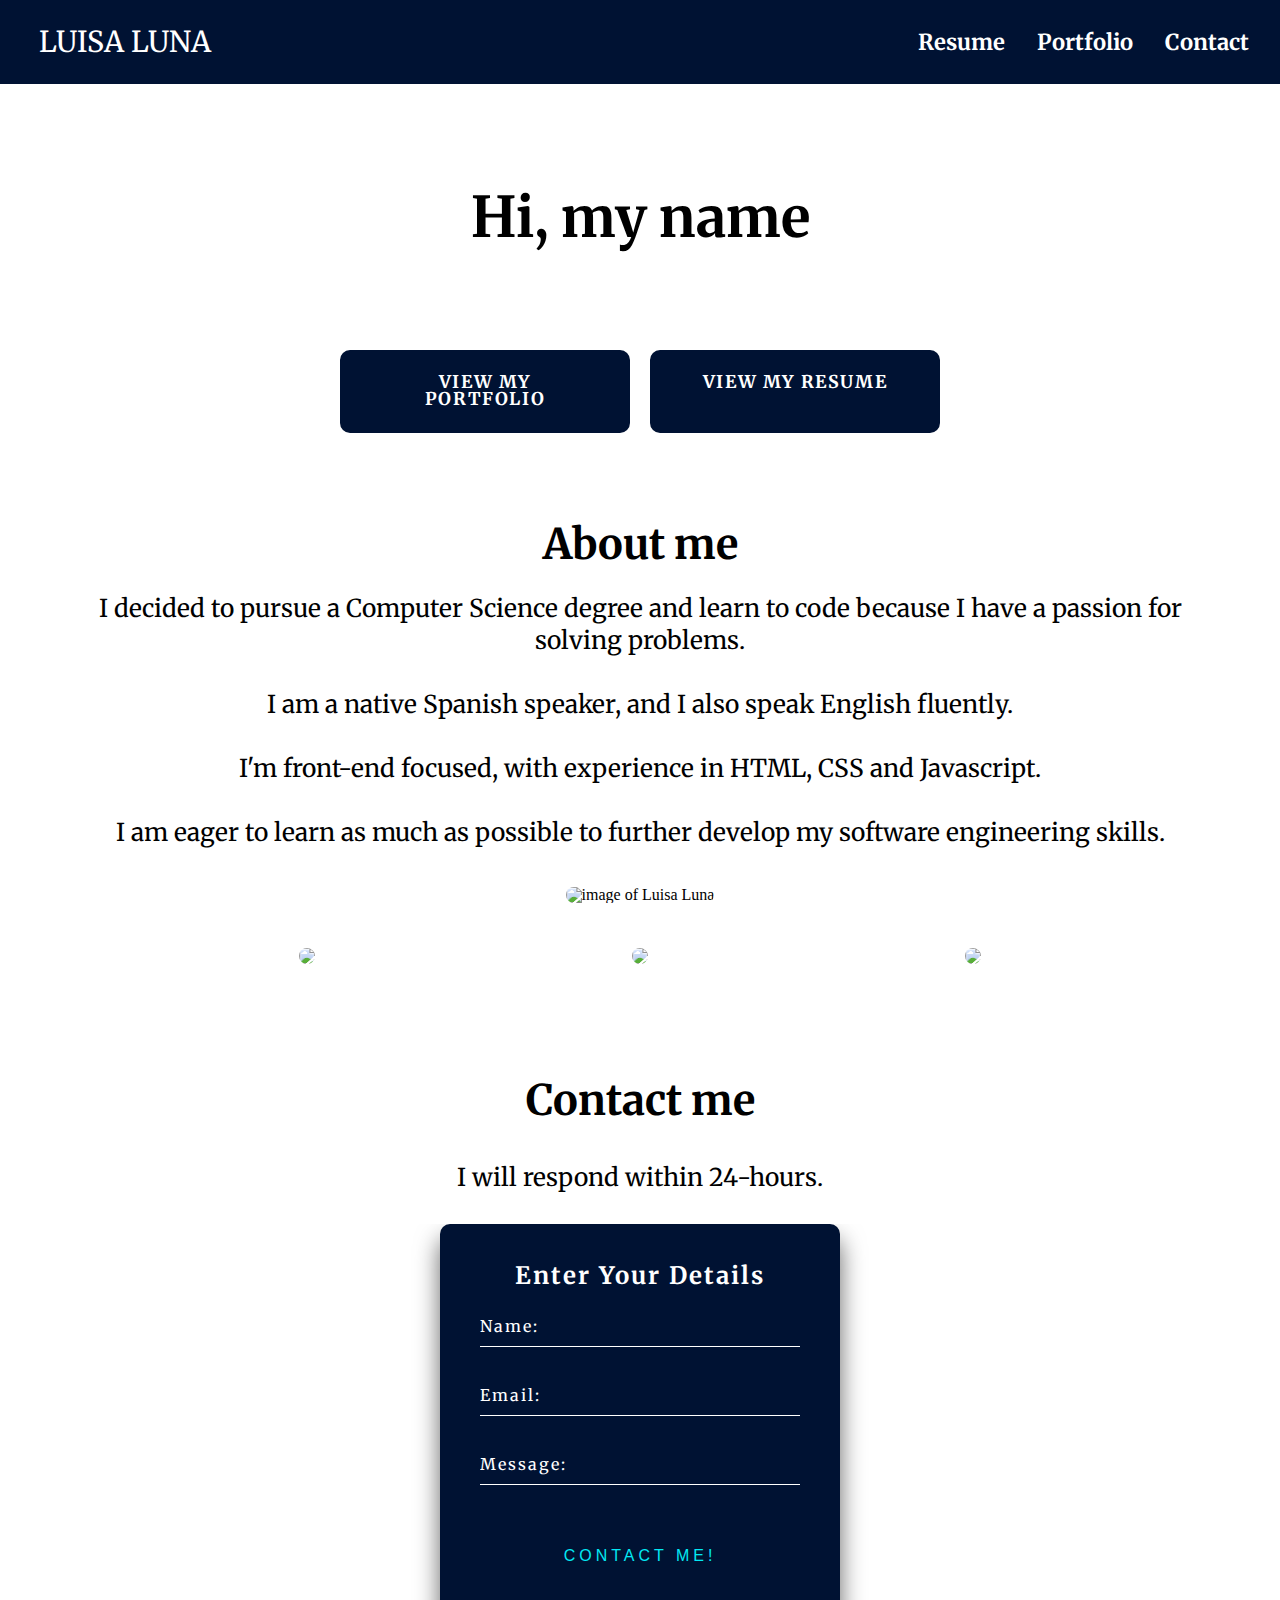
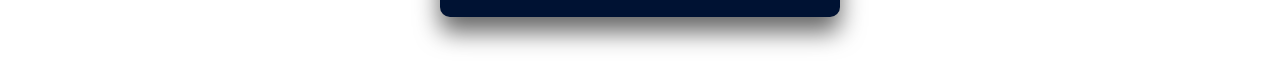
==== index.html @ 8277fee5 "change in the alt image" ====
<!DOCTYPE html>
<html lang="en">

<head>
    <meta charset="UTF-8">
    <meta name="viewport" content="width=device-width, initial-scale=1.0">
    <meta name="robots" content="noindex,nofollow" />
    <title>Luisa Luna | Front-end Developer</title>
    <link rel="stylesheet" href="app.css">
    <link rel="preconnect" href="https://fonts.gstatic.com">
    <link rel="apple-touch-icon" sizes="180x180" href="/apple-touch-icon.png">
    <link rel="icon" type="image/png" sizes="32x32" href="/favicon-32x32.png">
    <link rel="icon" type="image/png" sizes="16x16" href="/favicon-16x16.png">
    <link rel="manifest" href="/site.webmanifest"> 
    <link href="https://fonts.googleapis.com/css2?family=Montserrat:wght@400;500&display=swap" rel="stylesheet">
    <link href="https://fonts.googleapis.com/css2?family=Merriweather|Lato" rel="stylesheet">
</head>

<body>
<header>
    <nav class="navbar">
<div class="brand-title"><a href="index.html">Luisa Luna</a></div>
<a href="#" class="toggle-button">
    <span class="bar"></span>
    <span class="bar"></span>
    <span class="bar"></span>
</a>
<div class="navbar-links">
  <ul>
    <li><a href="#">Resume</a></li>
    <li><a href="portfolio.html">Portfolio</a></li>
    <li><a href="contact.html">Contact</a></li>
  </ul>
</div>
    </nav>
</header>

    <div class="containerH1">
         <h1 id="text">Luisa Luna</h1>
    </div>
    <div class="h2-container">
    <h2 class="title"></h2>
     </div>
    <div class="buttonPosition">
    <a class="button portfolioButton" href="portfolio.html">View My Portfolio</a>
    <a class="button resumeButton" href="#">View My Resume</a>
    </div>


    <h2>About me</h2>
    
    <div class="holdingContainer">
        <div class="internalContainerLeft">
            <p class="paragraph">
               I decided to pursue a Computer Science degree and learn to code because I have a passion for solving problems.
                <br></br>
                I am a native Spanish speaker, and I also speak English fluently. 
                <br></br>
                 I'm front-end focused, with experience in HTML, CSS and Javascript.
            <br></br> I am eager to learn as much as possible to further develop my software engineering skills.
                </p>
        </div>
        <div class="internalContainerRight">
            <img src="luisaLunaPictureResized.jpg" alt="image of Luisa Luna" />
        </div>
    </div>



<div class="icons-container">
    <div class="icon-div">
        <img class="icon" src="pencil.png" />
        <h3 class="icon-text">Problem solver</h3>
    </div>

    <div class="icon-div">
        <img class="icon" src="clock.png" />
        <h3 class="icon-text">Well-organized</h3>
    </div>

    <div class="icon-div">
        <img class="icon" src="heart.png" />
        <h3 class="icon-text">Passionate</h3>
    </div>
</div>

    <h2 class="contact-me">Contact me</h2>
        <p>I will respond within 24-hours.</p>
        


<div class="login-container">
    <div class="login-box">
        <h2 class="h2-contact-form">Enter Your Details</h2>
        <form action="https://formspree.io/f/xpzondkg" method="POST">
            <div class="user-box">
                <input type="text" name="name" required="" />
                <label>Name:</label>
            </div>
            <div class="user-box">
                <input type="email" name="email" required="" />
                <label>Email:</label>
            </div>
            <div class="user-box">
                <input type="text" name="message" required="" />
                <label>Message:</label>
            </div>
            <div class="buttonContainer">
                <button type="submit">
                    <span></span>
                    <span></span>
                    <span></span>
                    <span></span>
                    Contact me!
                </button>
        </form>
    </div>
</div>

<!-- <p>You can email me at <span>luisacasaslu@gmail.com</span></p>
<p>
    You can also send me a message directly through
    <a href="https://www.linkedin.com/in/luisa-luna-0697161a5/" target="_blank" class="link-linkedin">LinkedIn</a>.
</p> -->

    <script src="script.js"></script>
</body>

</html>
---- app.css ----
/* This is the code to reset stylesheet: */
html, body, div, span, applet, object, iframe,
h1, h2, h3, h4, h5, h6, p, blockquote, pre,
a, abbr, acronym, address, big, cite, code,
del, dfn, em, img, ins, kbd, q, s, samp,
small, strike, strong, sub, sup, tt, var,
b, u, i, center,
dl, dt, dd, ol, ul, li,
fieldset, form, label, legend,
table, caption, tbody, tfoot, thead, tr, th, td,
article, aside, canvas, details, embed, 
figure, figcaption, footer, header, hgroup, 
menu, nav, output, ruby, section, summary,
time, mark, audio, video {
	margin: 0;
	padding: 0;
	border: 0;
	font-size: 100%;
	font: inherit;
	vertical-align: baseline;
}
/* HTML5 display-role reset for older browsers */
article, aside, details, figcaption, figure, 
footer, header, hgroup, menu, nav, section {
	display: block;
}
body {
	line-height: 1;
}
ol, ul {
	list-style: none;
}
blockquote, q {
	quotes: none;
}
blockquote:before, blockquote:after,
q:before, q:after {
	content: '';
	content: none;
}
table {
	border-collapse: collapse;
	border-spacing: 0;
}

/* The code below is mine: */
html {
  overflow: scroll;
}

/* ::-webkit-scrollbar {
  width: 0px;
  background: transparent; make scrollbar transparent
} */

* {
overflow: hidden;
box-sizing: border-box;
}

body {
  text-align: center;
}

/* Below is the code for the nav bar: */
.navbar {
  display: flex;
  justify-content: space-between;
  align-items: center;
  background-color: #001233;
  color: #fff;
  padding: 15px;
  margin-bottom: 50px;
}

.brand-title a{
  font-size: 1.8rem;
  margin: .5rem;
  font-family: 'Merriweather', sans-serif;
  text-transform: uppercase;
  text-decoration: none;
  color: #fff;
  padding: 16px;
}

.navbar-links ul {
  margin: 0;
  padding: 0;
  display: flex;
}

.navbar-links li {
  list-style: none;
}

.navbar-links li a {
  text-decoration: none;
  color: #fff;
  padding: 1rem;
  display: block;
  font-family: 'Merriweather', sans-serif;
  font-size: 22px;
  font-weight: 700;
}

.navbar-links li:hover {
  background-color: #0353a4;
}

.toggle-button {
  position: absolute;
  top: .75rem;
  right: 1rem;
  display: none;
  flex-direction: column;
  justify-content: space-between;
  width: 30px;
  height: 21px;
}

.toggle-button .bar {
  height: 3px;
  width: 100%;
  background-color: #fff;
  border-radius: 10px;
}

/* Here finishes the code for the nav bar */
.containerH1 {
  display: flex;
  justify-content: center;
  align-items: center;
  font-family: 'Merriweather', sans-serif;
  font-size: calc(2.8rem + 0.9vw);
  line-height: 1.2;
  margin-bottom: 20px;
  text-align: center;
}

h1 {
   max-width: 900px;
   font-weight: 700;
   margin-top: 50px;
}

h2 {
  font-family: 'Merriweather', sans-serif;
  font-size: calc(2rem + 0.8vw);
  font-weight: bold;
  margin-top: 50px;
  text-align: center;
  margin-bottom: 8px;
}


.h2-container {
  display: flex;
  text-align: center;
  justify-content: center;
  align-items: center;
  margin-left: 150px;
  margin-right: 150px;
  font-size: 25px;
  color: rgb(29, 28, 28);
  margin-bottom: 50px;

}

.title {
  margin-top: 0px;
  font-weight: normal;
}
 
p {
  font-family: 'Merriweather', sans-serif;
  text-align: center;
  font-size: calc(0.9rem + 0.8vw);
  line-height: 1.3;
  margin-bottom: 8px;
  justify-content: center;
  flex: 1;
  padding: 10px;
}

.button {
    color: white;
    border: 3px solid #001233;
    background-color: #001233;
    border-radius: 10px;
    padding: 1.2em 2em;
    font-family: 'Merriweather', sans-serif;
    font-size: 1.1em;
    font-weight: bold;
    text-decoration: none;
    text-transform: uppercase;
    letter-spacing: .1rem;
    transition: color 0.2s, border-color 0.2s, box-shadow 0.2s, transform 0.2s;
    margin-left: 10px;
    margin-right: 10px;
    margin-top: 20px;
    margin-bottom: 40px;
    width: 290px;
    text-align: center;
}

.button:hover {
    background-color: #0353a4;
    color: #fff;
    box-shadow: 0 0.5em 0.5em -0.4em #333; 
    border-color: #0353a4;
    transform: translateY(-0.25em);
    cursor: pointer; 
}

.buttonPosition {
  display: flex;
  justify-content: center;
}

.icons-container {
  display: flex;
  justify-content: space-around;
  max-width: 1000px;
  margin: 0 auto;
}

.icon-div {
  display: flex;
  justify-content: center;
  align-items: center;
  position: relative;
  padding: 35px;
}

.icon {
max-width: 100px;
max-width: 100px;
}

.icon-text {
display: flex;
justify-content: center;
align-items: center;
position: absolute;
top: 150px;
font-size: 1.2rem;
margin-bottom: 50px;
padding-bottom: 50px;
font-weight: bold;
font-family: 'Merriweather', sans-serif;
}

.holdingContainer {
  display: flex;
  max-width: 1200px;
  margin: 0 auto;
  justify-content: center;
  align-items: center;
  text-align: center;
  flex-direction: column;
}

.internalContainerLeft {
  display: flex;
  align-items: center;
  justify-content: center;
  flex: 1;
  padding: 10px;
}

.internalContainerRight {
  display: flex;
  align-items: center;
  justify-content: center;
  flex: 1;
  padding: 10px;
}

img {
  max-width: 100%;
  border-radius: 15px;
}

.contact-me {
  margin-bottom: 30px;
  margin-top: 80px;
}

a.link-linkedin {
  text-decoration: none;
  color: #0353a4;
}

.logos {
  display: flex;
  justify-content: center;
  margin-top: 40px;
  margin-bottom: 50px;
}

.linkedin {
  max-width: 60px;
  max-height: 60px;
  margin: 10px;
}

.github {
  margin: 10px;
  max-width: 60px;
  max-height: 60px;
}

.linkedin:hover {
  border-color:#0353a4;
  border-radius: 50%;
  box-shadow: 0 0.5em 0.5em -0.4em #0353a4;
  transform: translateY(-0.25em);
  cursor: pointer;
}

.github:hover {
  border-color: #0353a4;
  border-radius: 50%;
  box-shadow: 0 0.5em 0.5em -0.4em #054381;
  transform: translateY(-0.25em);
  cursor: pointer;
}

/* Here finishes the code for the Homepage */

/* Below is the code for the Contact page:  */

.containerH1-contact {
  display: flex;
  justify-content: center;
  align-items: center;
  font-family: 'Merriweather', sans-serif;
  font-size: calc(2.5rem + 0.9vw);
  line-height: 1.2;
  margin-bottom: 0px;
  text-align: center;
}

.containerH1-contact h1 {
  margin-top: 0px;
}

.h2-container-contact h2 {
  margin: 10px;
  font-size: calc(.8rem + 0.8vw);
  color:rgb(78, 77, 77);
  width: 1000px;

}

.h2-container-contact  {
  display: flex;
  text-align: center;
  justify-content: center;
  align-items: center;
  font-family: 'Merriweather', sans-serif;
  color: rgb(29, 28, 28);
  margin-top: 0px;
}


.login-container {
  display: flex;
  justify-content: center;
  align-items: center;
  margin-top: 20px;
}


.login-box {
  width: 400px;
  padding: 40px;
  background:  #001233;
  box-sizing: border-box;
  box-shadow: 0 15px 25px rgba(0, 0, 0, 0.6);
  border-radius: 10px;
  margin-bottom: 50px;
}

.login-box h2 {
  margin: 0 0 20px;
  padding: 0;
  color: #fff;
  text-align: center;
  font-size: 1.5rem;
  letter-spacing: 2px;
}

.login-box .user-box {
  position: relative;
}

.login-box .user-box input {
  width: 100%;
  padding: 10px 0;
  font-size: 16px;
  color: #fff;
  margin-bottom: 30px;
  border: none;
  border-bottom: 1px solid #fff;
  outline: none;
  background: transparent;
}

.login-box .user-box label {
  position: absolute;
  top: 0;
  left: 0;
  padding: 10px 0;
  font-size: 16px;
  color: #fff;
  pointer-events: none;
  transition: 0.5s;
  font-family: 'Merriweather', sans-serif;
  letter-spacing: 2px;
}

.login-box .user-box input:focus ~ label,
.login-box .user-box input:valid ~ label {
  top: -20px;
  left: 0;
  color: #03e9f4;
  font-size: 12px;
}

.login-box form button {
  position: relative;
  display: flex;
  justify-content: center;
  align-items: center;
  padding: 10px 20px;
  color: #03e9f4;
  font-size: 16px;
  text-decoration: none;
  text-transform: uppercase;
  font-weight: 500;
  overflow: hidden;
  transition: 0.5s;
  margin-top: 20px;
  letter-spacing: 4px;
  background-color: transparent;
border-color: transparent;
}

.login-box button:hover {
  background: #03e9f4;
  color: #fff;
  border-radius: 5px;
  box-shadow: 0 0 5px #03e9f4;
  cursor: pointer;
 }

.login-box button span {
  position: absolute;
  display: block;
}

.login-box button span:nth-child(1) {
  top: 0;
  left: -100%;
  width: 100%;
  height: 2px;
  background: linear-gradient(90deg, transparent, #03e9f4);
  animation: btn-anim1 1s linear infinite;
}

@keyframes btn-anim1 {
  0% {
    left: -100%;
  }
  50%,
  100% {
    left: 100%;
  }
}

.login-box button span:nth-child(2) {
  top: -100%;
  right: 0;
  width: 2px;
  height: 100%;
  background: linear-gradient(180deg, transparent, #03e9f4);
  animation: btn-anim2 1s linear infinite;
  animation-delay: 0.25s;
}

@keyframes btn-anim2 {
  0% {
    top: -100%;
  }
  50%,
  100% {
    top: 100%;
  }
}

.login-box button span:nth-child(3) {
  bottom: 0;
  right: -100%;
  width: 100%;
  height: 2px;
  background: linear-gradient(270deg, transparent, #03e9f4);
  animation: btn-anim3 1s linear infinite;
  animation-delay: 0.5s;
}

@keyframes btn-anim3 {
  0% {
    right: -100%;
  }
  50%,
  100% {
    right: 100%;
  }
}

.login-box button span:nth-child(4) {
  bottom: -100%;
  left: 0;
  width: 2px;
  height: 100%;
  background: linear-gradient(360deg, transparent, #03e9f4);
  animation: btn-anim4 1s linear infinite;
  animation-delay: 0.75s;
}

@keyframes btn-anim4 {
  0% {
    bottom: -100%;
  }
  50%,
  100% {
    bottom: 100%;
  }
}

.buttonContainer {
  display: flex;
  justify-content: center;
  align-items: center;
}

/* Here finishes the code for the Contact page */


/* Below are the media queries for the nav bar */
@media (max-width: 600px) {
  .toggle-button {
    display: flex;
  }

  .navbar-links {
    display: none;
    width: 100%;
  }

  .navbar {
    flex-direction: column;
    align-items: flex-start;
  }

  .navbar-links ul {
    width: 100%;
    flex-direction: column;
  }

  .navbar-links li {
    text-align: center;
  }

  .navbar-links.active {
    display: flex;
  }
}

/* Here ends code for nav bar. */

/* Below are the Media Queries for the rest of the Home page: */

@media (max-width: 850px) {

  .navbar {
    margin-bottom: 0px;
  }

  .navbar-links li a {
    font-weight: 400;
  }
  
.containerH1 { 
  max-width: 100%;
  margin-left: 3px;
  margin-right: 3px;
  margin-top: 0;
}

.h2-container {
  max-width: 100%;
  margin-left: 15px;
  margin-right: 15px;
  margin-top: 50px;
  margin-bottom: 50px;
}

  .buttonPosition {
    display: flex;
    flex-direction: column;
    align-items: center;
    justify-content: center;
    margin-top: 0px;
  }

  .button {
    padding: 1.2em 2em;
  }

  .icons-container {
    display: none;
    /* display: flex;
    flex-direction: column;
    align-items: center;
    justify-content: center; */
  }

  .holdingContainer {
    display: flex;
    flex-direction: column-reverse;
    margin-top: 20px;
  }

  .contact-me {
    margin-top: 30px;
  }
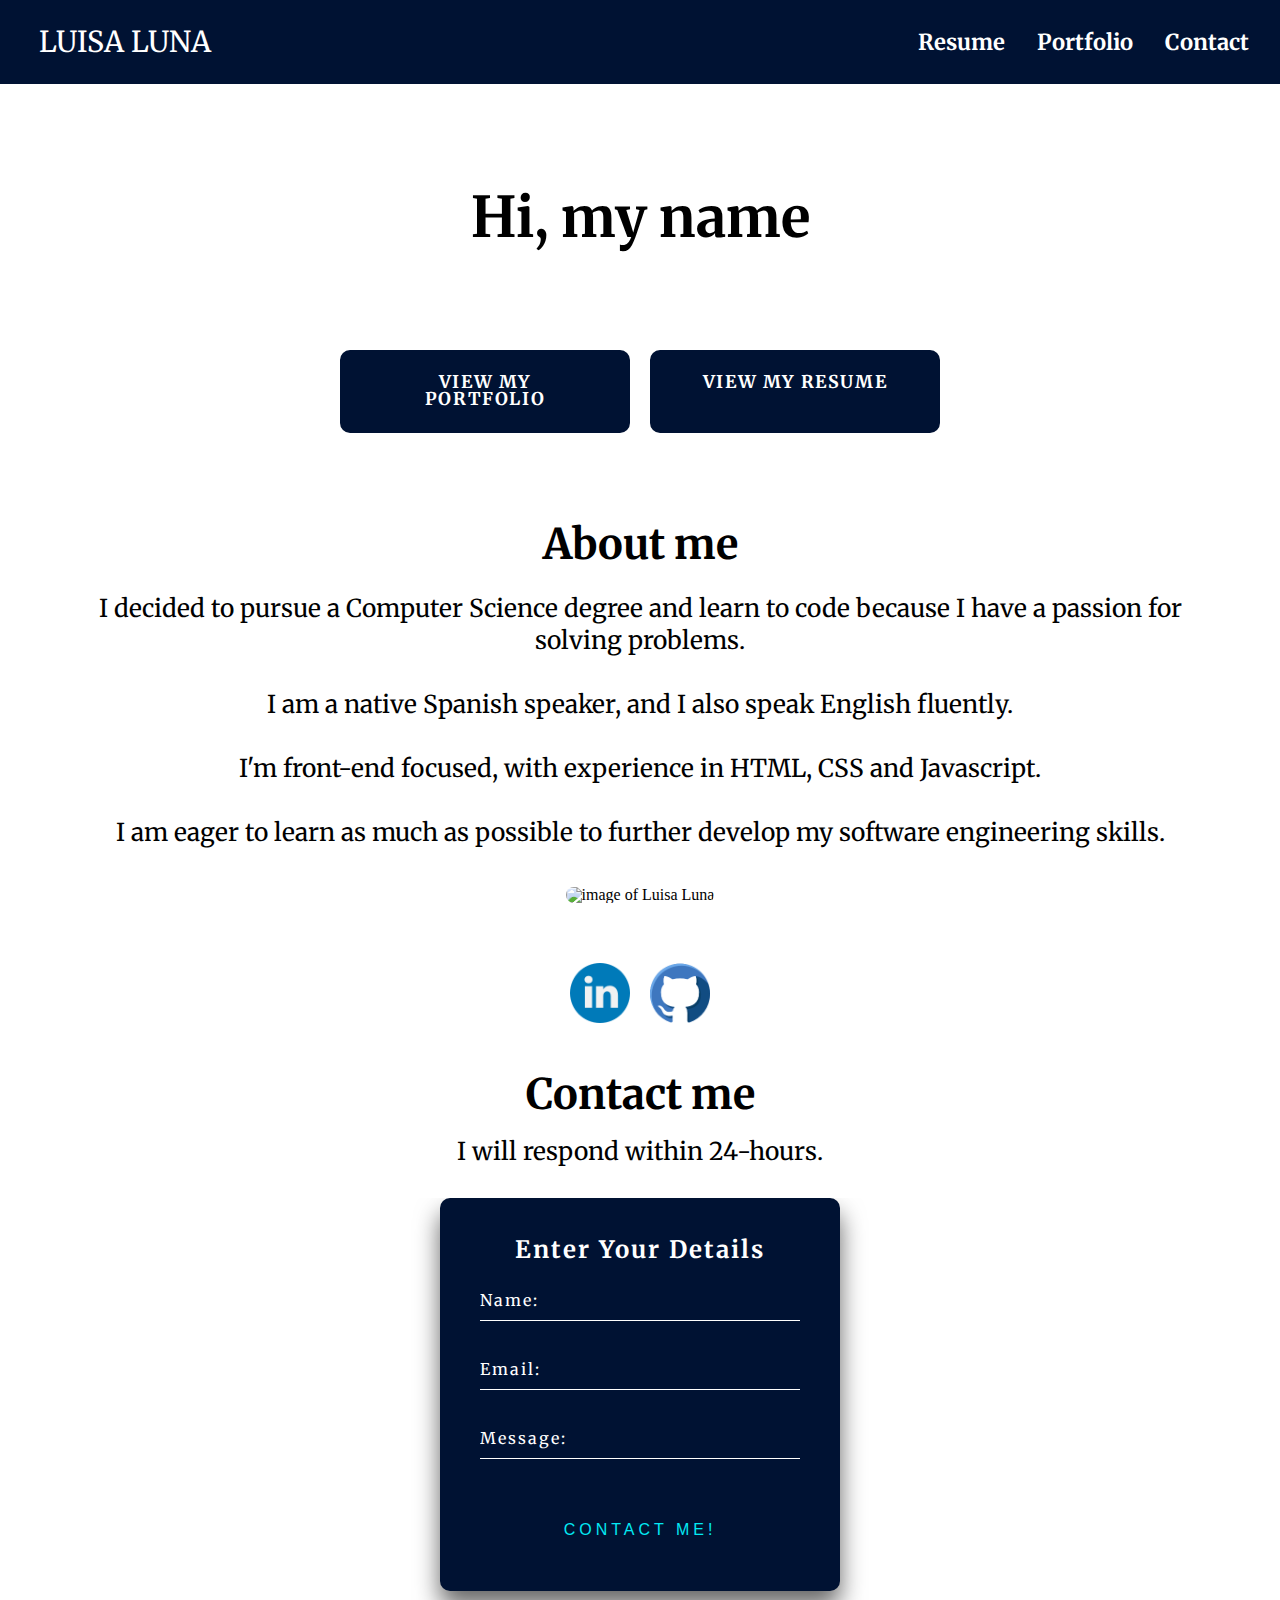
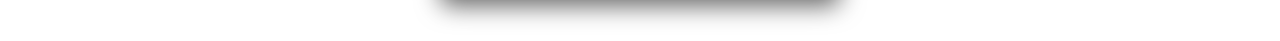
==== commit 9ba2f476: "added logos" ====
--- a/index.html
+++ b/index.html
@@ -65,7 +65,18 @@
         </div>
     </div>
 
-
+<div class="logos">
+        <div class="linkedin">
+            <a href="https://www.linkedin.com/in/luisa-luna-0697161a5/" target="_blank">
+                <img class="linkedinLogo" src="linkedin.png" />
+            </a>
+        </div>
+        <div class="github">
+            <a href="https://github.com/luisaLuna" target="_blank">
+                <img class="githubLogo" src="github.png" />
+            </a>
+        </div>
+    </div>
 
 <div class="icons-container">
     <div class="icon-div">
--- a/app.css
+++ b/app.css
@@ -218,7 +218,7 @@
 }
 
 .icons-container {
-  display: flex;
+  display: none;
   justify-content: space-around;
   max-width: 1000px;
   margin: 0 auto;
@@ -282,8 +282,8 @@
 }
 
 .contact-me {
-  margin-bottom: 30px;
-  margin-top: 80px;
+  margin-bottom: 10px;
+  margin-top: 40px;
 }
 
 a.link-linkedin {
@@ -295,7 +295,6 @@
   display: flex;
   justify-content: center;
   margin-top: 40px;
-  margin-bottom: 50px;
 }
 
 .linkedin {
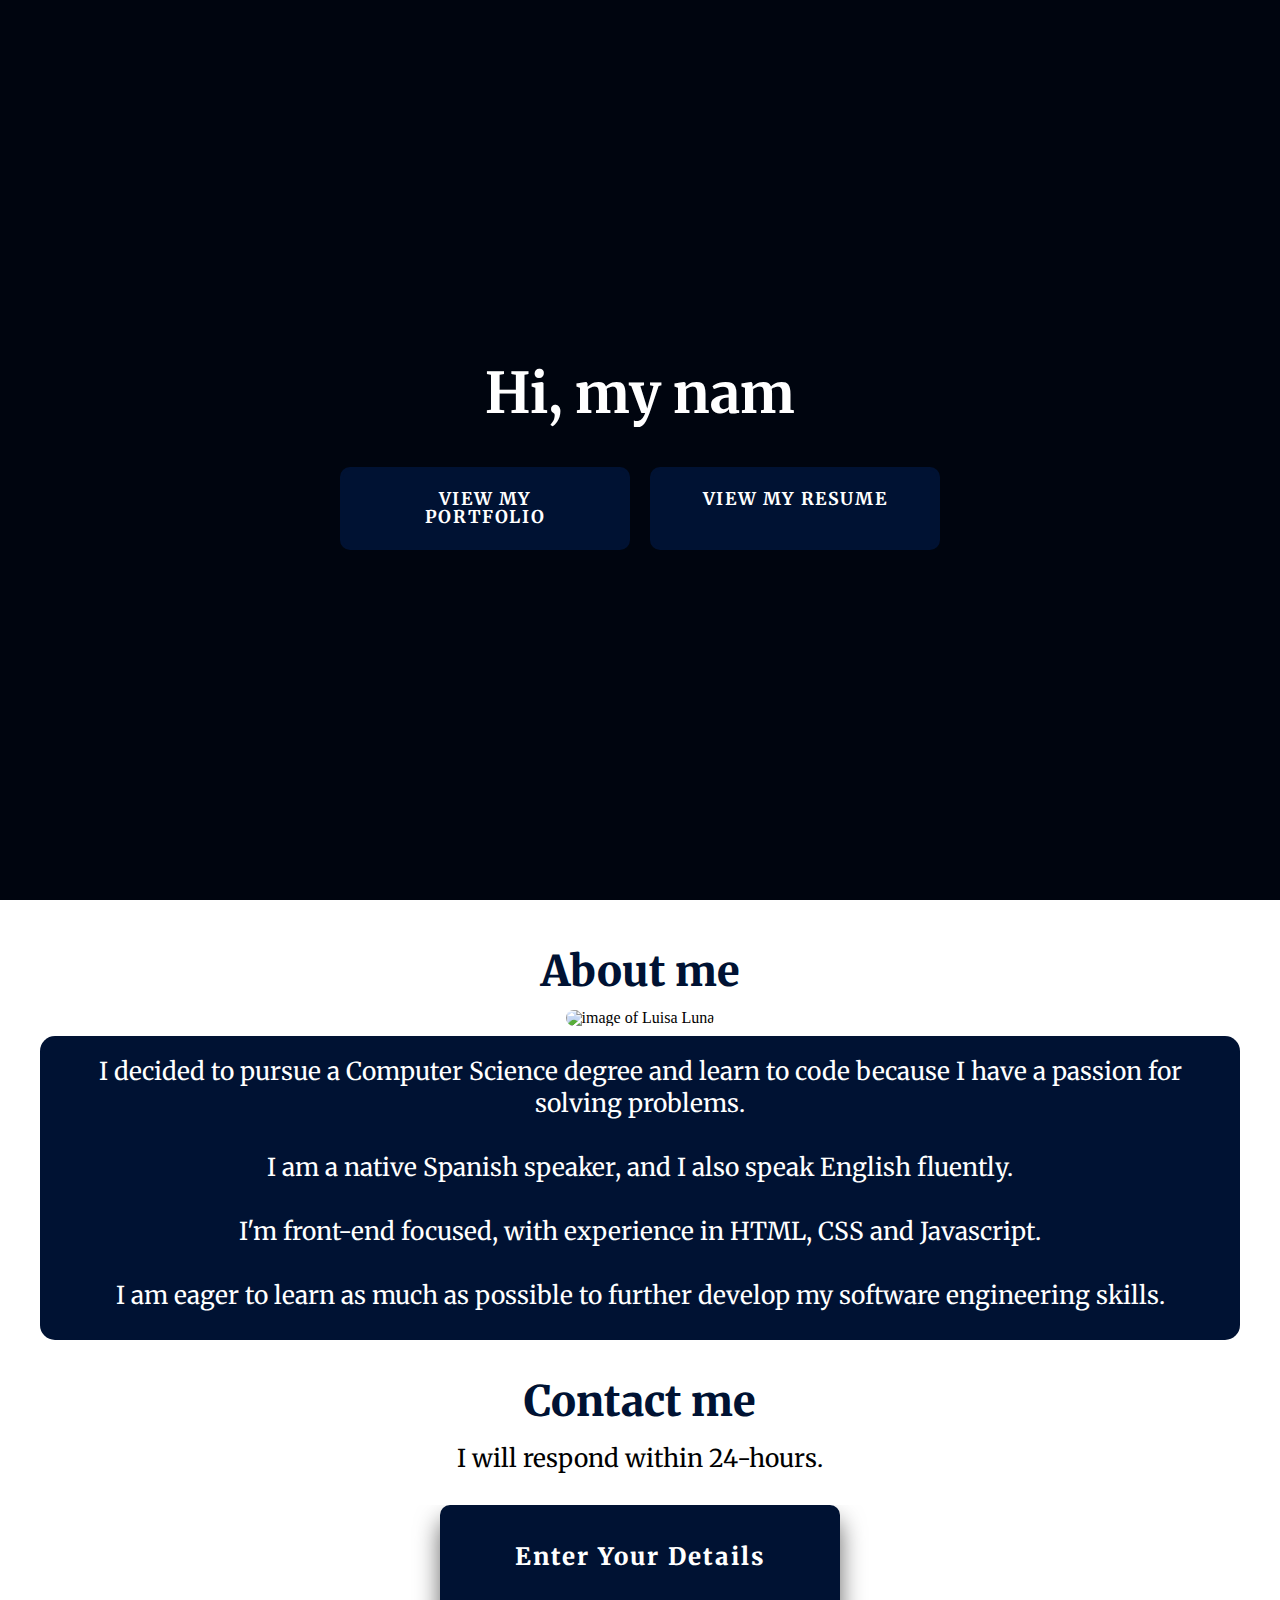
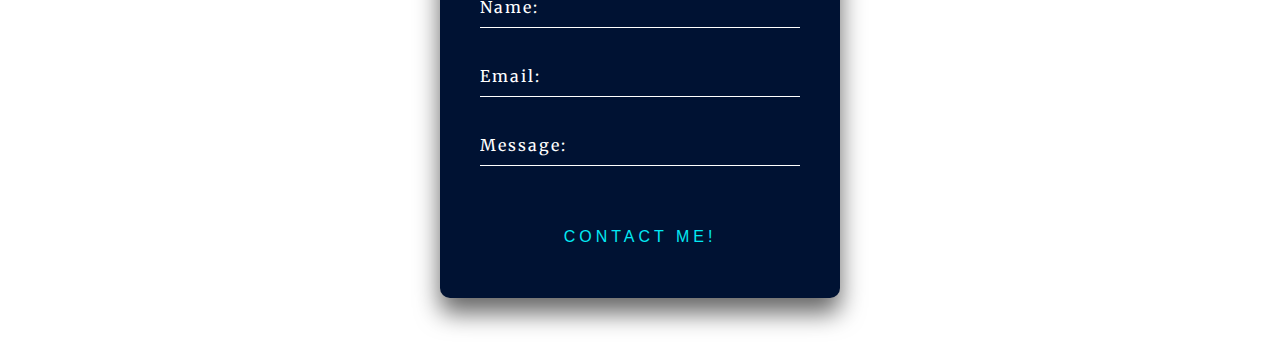
==== commit 31f9aa31: "changes" ====
--- a/index.html
+++ b/index.html
@@ -35,21 +35,30 @@
     </nav>
 </header>
 
-    <div class="containerH1">
-         <h1 id="text">Luisa Luna</h1>
+<div class="hero">
+    <div class="container">
+        <div class="containerH1">
+        <h1 id="text">Luisa Luna</h1>
+        </div>
+
+        <div class="buttonPosition">
+        <a class="button portfolioButton" href="portfolio.html">View My Portfolio</a>
+        <a class="button resumeButton" href="#">View My Resume</a>
+        </div>
     </div>
-    <div class="h2-container">
-    <h2 class="title"></h2>
-     </div>
-    <div class="buttonPosition">
-    <a class="button portfolioButton" href="portfolio.html">View My Portfolio</a>
-    <a class="button resumeButton" href="#">View My Resume</a>
-    </div>
+</div>
 
+    <!-- <div class="h2-container">
+    <h2 class="title"></h2> -->
+     <!-- </div> -->
 
-    <h2>About me</h2>
-    
+     
+    <h2 class="aboutMe">About me</h2>    
     <div class="holdingContainer">
+        <div class="internalContainerRight">
+            <img src="luisaLunaPictureResized.jpg" alt="image of Luisa Luna" />
+        </div>
+        <section id="about">
         <div class="internalContainerLeft">
             <p class="paragraph">
                I decided to pursue a Computer Science degree and learn to code because I have a passion for solving problems.
@@ -60,23 +69,8 @@
             <br></br> I am eager to learn as much as possible to further develop my software engineering skills.
                 </p>
         </div>
-        <div class="internalContainerRight">
-            <img src="luisaLunaPictureResized.jpg" alt="image of Luisa Luna" />
-        </div>
     </div>
-
-<div class="logos">
-        <div class="linkedin">
-            <a href="https://www.linkedin.com/in/luisa-luna-0697161a5/" target="_blank">
-                <img class="linkedinLogo" src="linkedin.png" />
-            </a>
-        </div>
-        <div class="github">
-            <a href="https://github.com/luisaLuna" target="_blank">
-                <img class="githubLogo" src="github.png" />
-            </a>
-        </div>
-    </div>
+    </section>
 
 <div class="icons-container">
     <div class="icon-div">
@@ -97,8 +91,9 @@
 
     <h2 class="contact-me">Contact me</h2>
         <p>I will respond within 24-hours.</p>
-        
 
+
+<!-- <p>You can email me at <span>luisacasaslu@gmail.com</span></p> -->
 
 <div class="login-container">
     <div class="login-box">
@@ -128,11 +123,22 @@
     </div>
 </div>
 
-<!-- <p>You can email me at <span>luisacasaslu@gmail.com</span></p>
-<p>
-    You can also send me a message directly through
-    <a href="https://www.linkedin.com/in/luisa-luna-0697161a5/" target="_blank" class="link-linkedin">LinkedIn</a>.
-</p> -->
+<!-- <p>
+    Let's connect in
+    <a href="https://www.linkedin.com/in/luisa-luna-0697161a5/" target="_blank" class="link-linkedin">LinkedIn</a>!
+</p>
+<div class="logos">
+    <div class="linkedin">
+        <a href="https://www.linkedin.com/in/luisa-luna-0697161a5/" target="_blank">
+            <img class="linkedinLogo" src="linkedin.png" />
+        </a>
+    </div>
+    <div class="github">
+        <a href="https://github.com/luisaLuna" target="_blank">
+            <img class="githubLogo" src="github.png" />
+        </a>
+    </div>
+</div> -->
 
     <script src="script.js"></script>
 </body>
--- a/app.css
+++ b/app.css
@@ -54,29 +54,33 @@
 } */
 
 * {
-overflow: hidden;
+  overflow: hidden;
 box-sizing: border-box;
 }
 
 body {
   text-align: center;
 }
-
 /* Below is the code for the nav bar: */
 .navbar {
+   position: fixed;
+   top: 0;
+  left: 0;
+  right: 0;
   display: flex;
   justify-content: space-between;
   align-items: center;
   background-color: #001233;
   color: #fff;
   padding: 15px;
-  margin-bottom: 50px;
+  transition: all 0.3s ease-in-out;
 }
 
 .brand-title a{
   font-size: 1.8rem;
   margin: .5rem;
   font-family: 'Merriweather', sans-serif;
+  font-weight: 800;
   text-transform: uppercase;
   text-decoration: none;
   color: #fff;
@@ -101,11 +105,27 @@
   font-family: 'Merriweather', sans-serif;
   font-size: 22px;
   font-weight: 700;
+  transition: all 0.3s ease-in-out;
 }
 
 .navbar-links li:hover {
   background-color: #0353a4;
 }
+
+.navbar.active {
+  display: none;
+  /* background-color: #fff;
+  box-shadow: 0 2px 10px rgba(0, 0, 0, 0.3);
+  padding: 10px 0; */
+}
+
+/* .navbar.active a {
+  color: #001233;
+} */
+
+/* .nav.active .container {
+  padding: 10px 0;
+} */
 
 .toggle-button {
   position: absolute;
@@ -121,65 +141,48 @@
 .toggle-button .bar {
   height: 3px;
   width: 100%;
-  background-color: #fff;
+  background-color: black;
   border-radius: 10px;
 }
-
 /* Here finishes the code for the nav bar */
-.containerH1 {
-  display: flex;
-  justify-content: center;
-  align-items: center;
-  font-family: 'Merriweather', sans-serif;
-  font-size: calc(2.8rem + 0.9vw);
-  line-height: 1.2;
-  margin-bottom: 20px;
-  text-align: center;
-}
-
-h1 {
-   max-width: 900px;
-   font-weight: 700;
-   margin-top: 50px;
-}
-
-h2 {
-  font-family: 'Merriweather', sans-serif;
-  font-size: calc(2rem + 0.8vw);
-  font-weight: bold;
-  margin-top: 50px;
-  text-align: center;
-  margin-bottom: 8px;
-}
-
-
-.h2-container {
-  display: flex;
-  text-align: center;
-  justify-content: center;
-  align-items: center;
-  margin-left: 150px;
-  margin-right: 150px;
-  font-size: 25px;
-  color: rgb(29, 28, 28);
-  margin-bottom: 50px;
-
-}
-
-.title {
-  margin-top: 0px;
-  font-weight: normal;
-}
- 
-p {
-  font-family: 'Merriweather', sans-serif;
-  text-align: center;
-  font-size: calc(0.9rem + 0.8vw);
-  line-height: 1.3;
-  margin-bottom: 8px;
-  justify-content: center;
-  flex: 1;
-  padding: 10px;
+
+/* The following code was used to build the "above the fold" section of my website: */
+.hero {
+  background-image: url('https://images.unsplash.com/photo-1570215171323-4ec328f3f5fa?ixid=MXwxMjA3fDB8MHxwaG90by1wYWdlfHx8fGVufDB8fHw%3D&ixlib=rb-1.2.1&auto=format&fit=crop&w=750&q=80');
+  background-repeat: no-repeat;
+  background-size: cover;
+  background-position: bottom center;
+  background-color: #001233;
+  height: 100vh;
+  color: #fff;
+  display: flex;
+  justify-content: center;
+  align-items: center;
+  text-align: center;
+  position: relative;
+  margin-bottom: 0px;
+  z-index: 2;
+}
+
+.hero::before {
+  content: '';
+  position: absolute;
+  top: 0;
+  left: 0;
+  width: 100%;
+  height: 100%;
+  background-color: rgba(0, 0, 0, 0.7);
+  z-index: 1;
+}
+
+.hero > * {
+  z-index: 10;
+  position: relative; 
+}
+
+.buttonPosition {
+  display: flex;
+  justify-content: center;
 }
 
 .button {
@@ -209,12 +212,65 @@
     box-shadow: 0 0.5em 0.5em -0.4em #333; 
     border-color: #0353a4;
     transform: translateY(-0.25em);
-    cursor: pointer; 
-}
-
-.buttonPosition {
-  display: flex;
-  justify-content: center;
+    cursor: pointer;
+}
+/* Here finishes the code used to build the "above the fold" section.  */
+
+.containerH1 {
+  display: flex;
+  justify-content: center;
+  align-items: center;
+  font-family: 'Merriweather', sans-serif;
+  font-size: calc(2.8rem + 0.9vw);
+  line-height: 1.2;
+  margin-bottom: 20px;
+  text-align: center;
+}
+
+h1 {
+   max-width: 900px;
+   font-weight: 700;
+   margin-top: 50px;
+}
+
+h2 {
+  font-family: 'Merriweather', sans-serif;
+  font-size: calc(2rem + 0.8vw);
+  font-weight: 800;
+  margin-top: 50px;
+  text-align: center;
+  margin-bottom: 8px;
+  color: #001233;
+}
+
+.h2-container {
+  display: flex;
+  text-align: center;
+  justify-content: center;
+  align-items: center;
+  margin-left: 150px;
+  margin-right: 150px;
+  font-size: 25px;
+  color: rgb(29, 28, 28);
+  margin-bottom: 50px;
+ 
+
+}
+
+.title {
+  margin-top: 0px;
+  font-weight: normal;
+}
+ 
+p {
+  font-family: 'Merriweather', sans-serif;
+  text-align: center;
+  font-size: calc(0.9rem + 0.8vw);
+  line-height: 1.3;
+  margin-bottom: 8px;
+  justify-content: center;
+  flex: 1;
+  padding: 10px;
 }
 
 .icons-container {
@@ -250,6 +306,16 @@
 font-family: 'Merriweather', sans-serif;
 }
 
+section {
+background-color: #001233;
+color: white;
+ /* width: 1920px;
+ height: 733px; */
+ display: block;
+ margin-top: 0;
+ border-radius: 15px;
+}
+
 .holdingContainer {
   display: flex;
   max-width: 1200px;
@@ -281,6 +347,7 @@
   border-radius: 15px;
 }
 
+
 .contact-me {
   margin-bottom: 10px;
   margin-top: 40px;
@@ -295,6 +362,7 @@
   display: flex;
   justify-content: center;
   margin-top: 40px;
+  
 }
 
 .linkedin {
@@ -593,8 +661,8 @@
   
 .containerH1 { 
   max-width: 100%;
-  margin-left: 3px;
-  margin-right: 3px;
+  margin-left: 5px;
+  margin-right: 5px;
   margin-top: 0;
 }
 
@@ -628,7 +696,6 @@
 
   .holdingContainer {
     display: flex;
-    flex-direction: column-reverse;
     margin-top: 20px;
   }
 
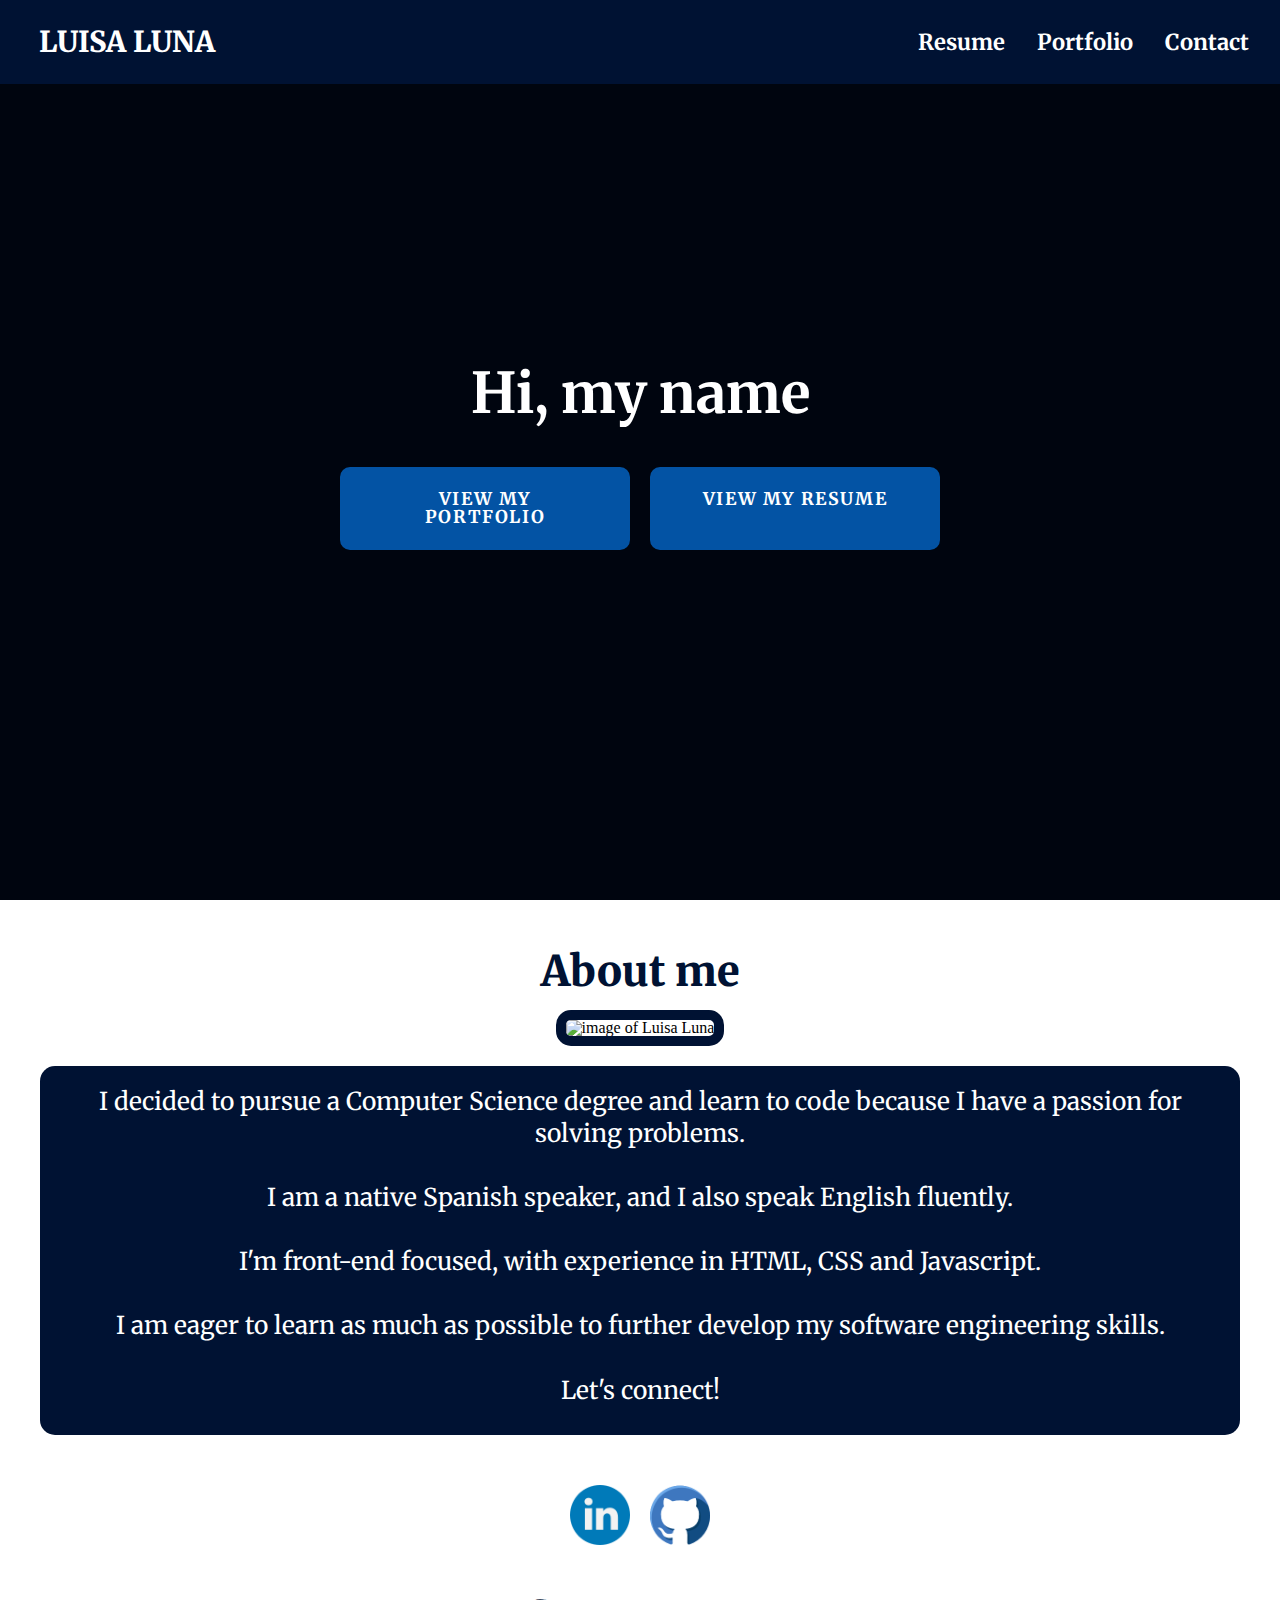
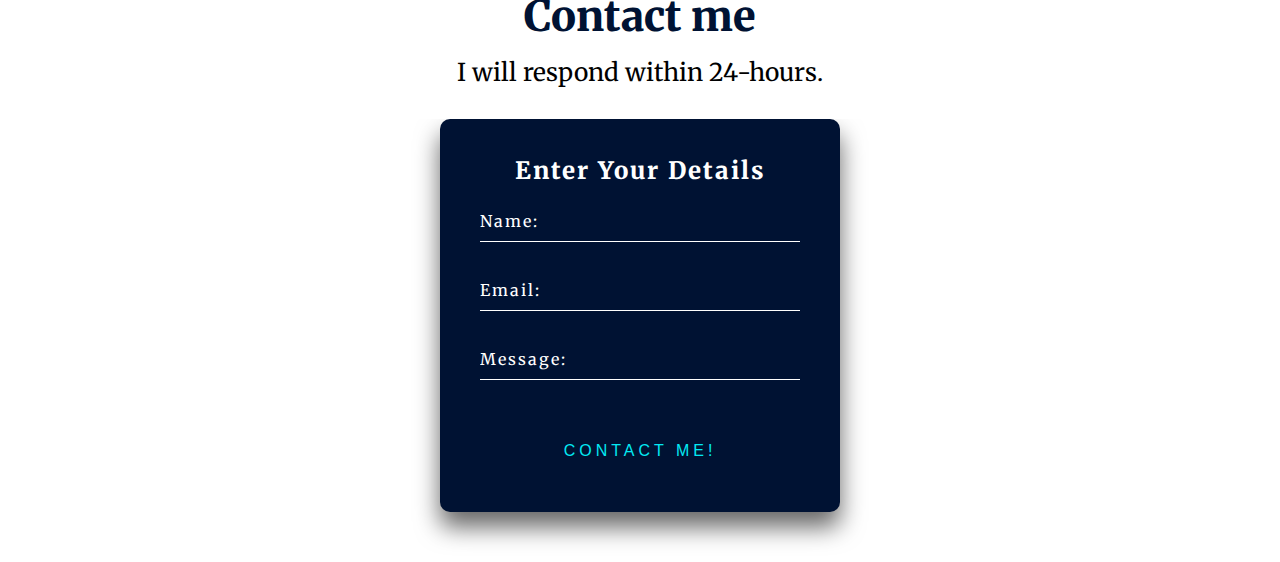
==== commit 871e1e1d: "added github/ linkedin logos" ====
--- a/index.html
+++ b/index.html
@@ -67,10 +67,25 @@
                 <br></br>
                  I'm front-end focused, with experience in HTML, CSS and Javascript.
             <br></br> I am eager to learn as much as possible to further develop my software engineering skills.
-                </p>
+                 <br></br> Let's connect!
+                <!-- Let's connect in <a href="https://www.linkedin.com/in/luisa-luna-0697161a5/" target="_blank" class="link-linkedin">LinkedIn</a>! -->
+        </p>
         </div>
     </div>
     </section>
+
+<div class="logos">
+    <div class="linkedin">
+        <a href="https://www.linkedin.com/in/luisa-luna-0697161a5/" target="_blank">
+            <img class="linkedinLogo" src="linkedin.png" />
+        </a>
+    </div>
+    <div class="github">
+        <a href="https://github.com/luisaLuna" target="_blank">
+            <img class="githubLogo" src="github.png" />
+        </a>
+    </div>
+</div>
 
 <div class="icons-container">
     <div class="icon-div">
@@ -123,23 +138,6 @@
     </div>
 </div>
 
-<!-- <p>
-    Let's connect in
-    <a href="https://www.linkedin.com/in/luisa-luna-0697161a5/" target="_blank" class="link-linkedin">LinkedIn</a>!
-</p>
-<div class="logos">
-    <div class="linkedin">
-        <a href="https://www.linkedin.com/in/luisa-luna-0697161a5/" target="_blank">
-            <img class="linkedinLogo" src="linkedin.png" />
-        </a>
-    </div>
-    <div class="github">
-        <a href="https://github.com/luisaLuna" target="_blank">
-            <img class="githubLogo" src="github.png" />
-        </a>
-    </div>
-</div> -->
-
     <script src="script.js"></script>
 </body>
 
--- a/app.css
+++ b/app.css
@@ -61,10 +61,11 @@
 body {
   text-align: center;
 }
+
 /* Below is the code for the nav bar: */
 .navbar {
-   position: fixed;
-   top: 0;
+  position: fixed;
+  top: 0;
   left: 0;
   right: 0;
   display: flex;
@@ -73,6 +74,12 @@
   background-color: #001233;
   color: #fff;
   padding: 15px;
+  transition: all 0.3s ease-in-out;
+  z-index: 10;
+}
+
+.navbar.active {
+  display: none;
   transition: all 0.3s ease-in-out;
 }
 
@@ -110,22 +117,7 @@
 
 .navbar-links li:hover {
   background-color: #0353a4;
-}
-
-.navbar.active {
-  display: none;
-  /* background-color: #fff;
-  box-shadow: 0 2px 10px rgba(0, 0, 0, 0.3);
-  padding: 10px 0; */
-}
-
-/* .navbar.active a {
-  color: #001233;
-} */
-
-/* .nav.active .container {
-  padding: 10px 0;
-} */
+} 
 
 .toggle-button {
   position: absolute;
@@ -187,8 +179,8 @@
 
 .button {
     color: white;
-    border: 3px solid #001233;
-    background-color: #001233;
+    border: 3px solid #0353a4;
+    background-color: #0353a4;
     border-radius: 10px;
     padding: 1.2em 2em;
     font-family: 'Merriweather', sans-serif;
@@ -207,12 +199,13 @@
 }
 
 .button:hover {
-    background-color: #0353a4;
+    background-color: #001233;
     color: #fff;
     box-shadow: 0 0.5em 0.5em -0.4em #333; 
-    border-color: #0353a4;
+    border-color: #001233;
     transform: translateY(-0.25em);
     cursor: pointer;
+    transition: color 0.2s, border-color 0.2s, box-shadow 0.2s, transform 0.2s;
 }
 /* Here finishes the code used to build the "above the fold" section.  */
 
@@ -312,7 +305,7 @@
  /* width: 1920px;
  height: 733px; */
  display: block;
- margin-top: 0;
+ margin-top: 10px;
  border-radius: 15px;
 }
 
@@ -345,6 +338,7 @@
 img {
   max-width: 100%;
   border-radius: 15px;
+  border: 10px solid #001233;
 }
 
 
@@ -393,6 +387,13 @@
   cursor: pointer;
 }
 
+.githubLogo {
+  border: none;
+}
+
+.linkedinLogo {
+  border: none;
+}
 /* Here finishes the code for the Homepage */
 
 /* Below is the code for the Contact page:  */
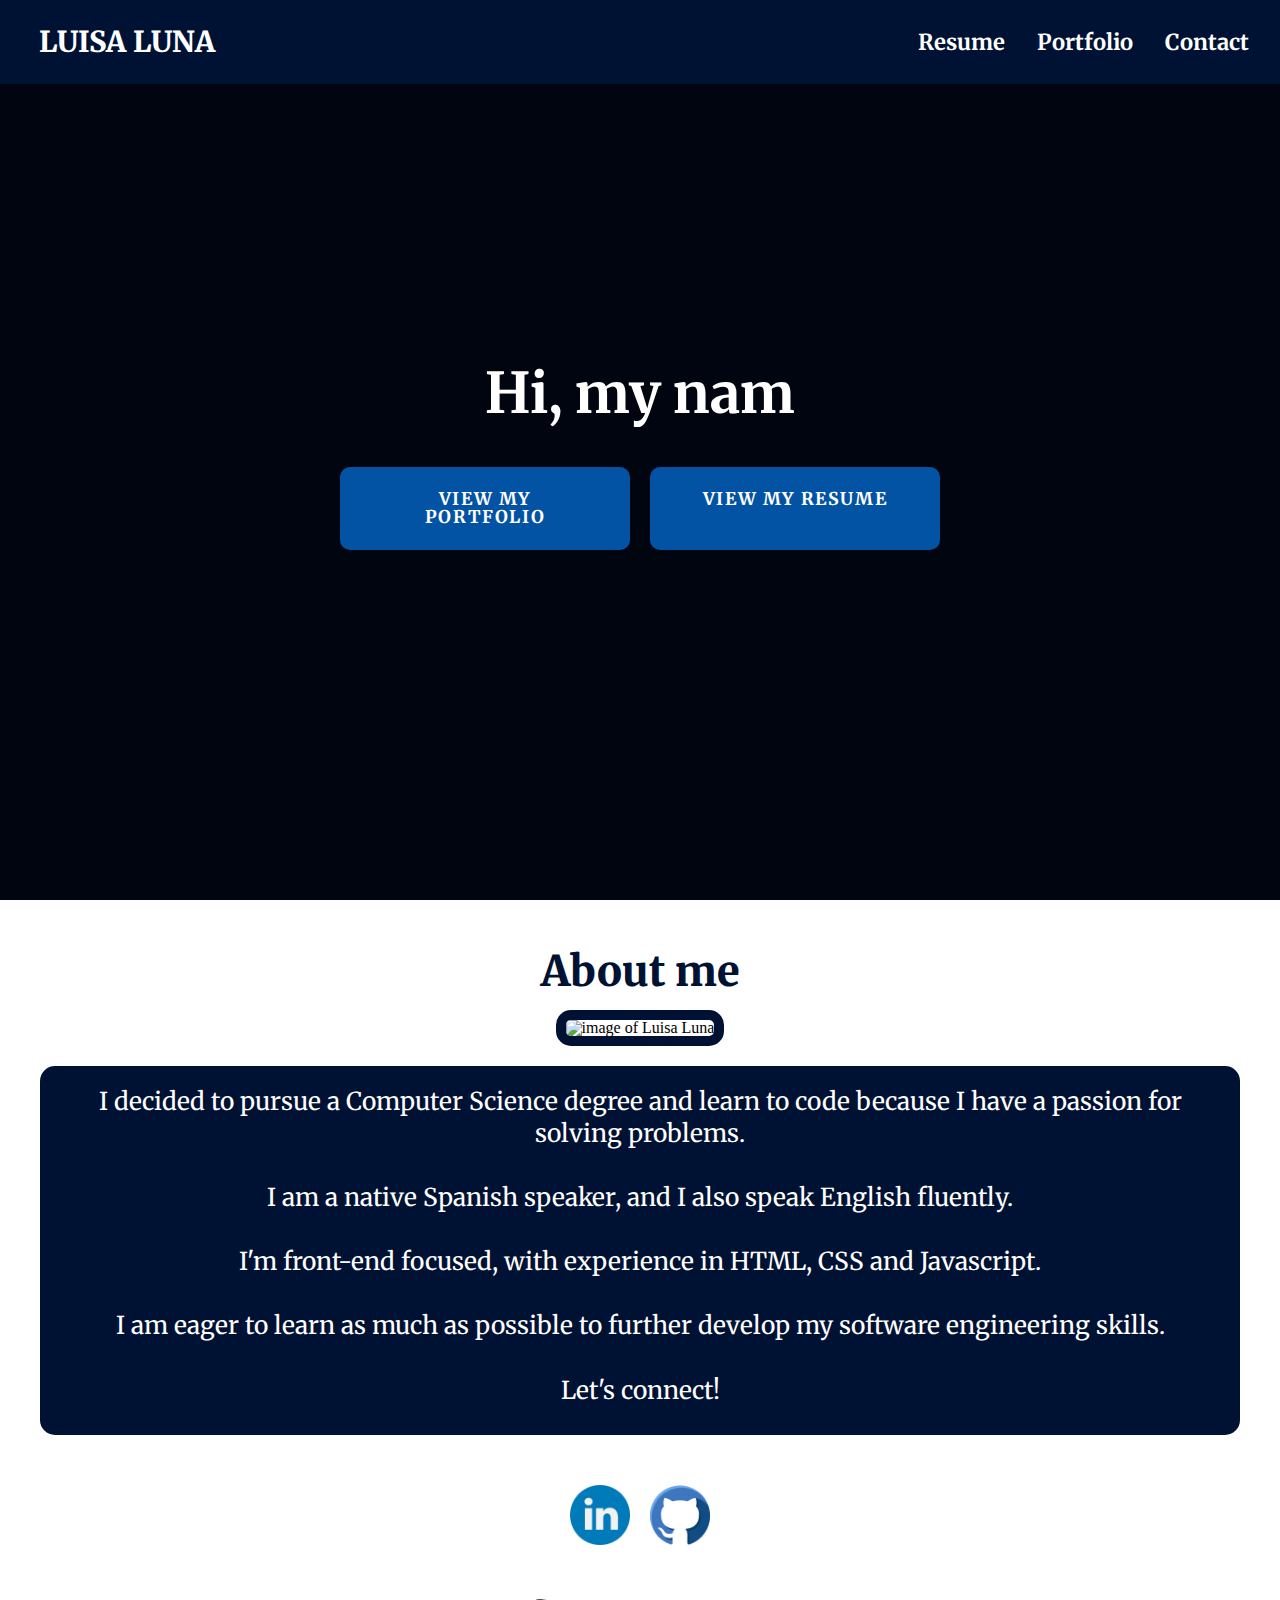
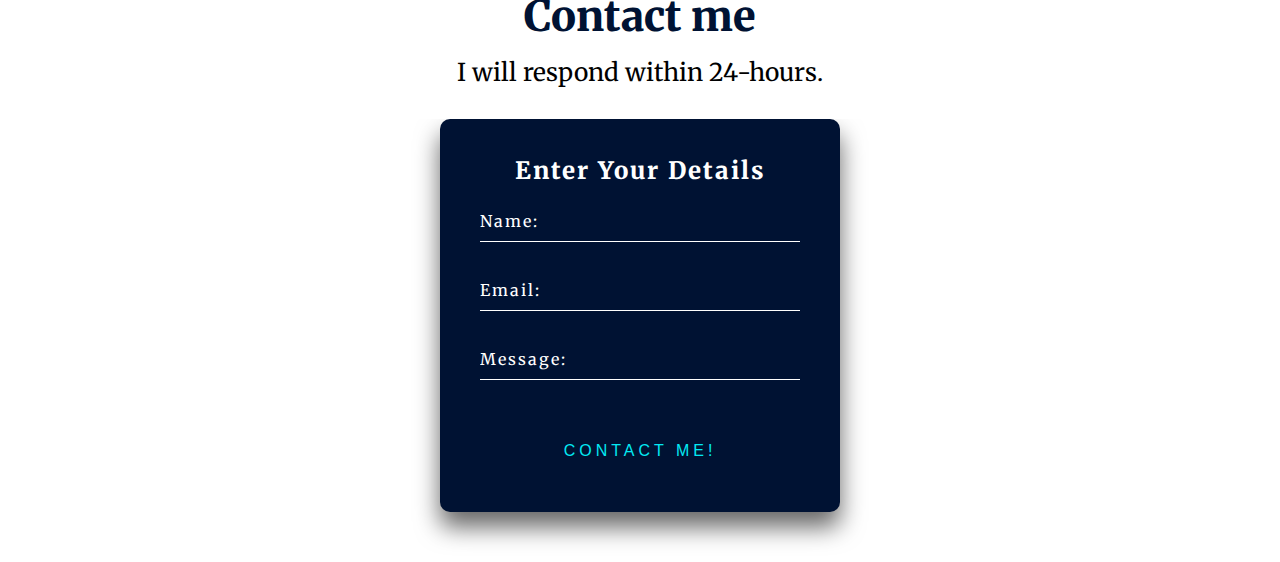
==== commit fb9c815e: "Trying Webhook" ====
--- a/index.html
+++ b/index.html
@@ -137,7 +137,11 @@
         </form>
     </div>
 </div>
+<section>
+    
+</section>
 
+<!-- Trying to see if the push event is going to Hostinger -->
     <script src="script.js"></script>
 </body>
 
--- a/app.css
+++ b/app.css
@@ -133,7 +133,7 @@
 .toggle-button .bar {
   height: 3px;
   width: 100%;
-  background-color: black;
+  background-color: #fff;
   border-radius: 10px;
 }
 /* Here finishes the code for the nav bar */
@@ -405,7 +405,7 @@
   font-family: 'Merriweather', sans-serif;
   font-size: calc(2.5rem + 0.9vw);
   line-height: 1.2;
-  margin-bottom: 0px;
+  margin-top: 150px; 
   text-align: center;
 }
 
@@ -664,7 +664,7 @@
   max-width: 100%;
   margin-left: 5px;
   margin-right: 5px;
-  margin-top: 0;
+  margin-top: 50px;
 }
 
 .h2-container {
@@ -685,8 +685,11 @@
 
   .button {
     padding: 1.2em 2em;
-  }
-
+    margin-top: 10px;
+  }
+.button.resumeButton {
+  margin-bottom: 70px;
+}
   .icons-container {
     display: none;
     /* display: flex;
@@ -702,4 +705,8 @@
 
   .contact-me {
     margin-top: 30px;
+  }
+
+  .containerH1-contact {
+    margin-top: 100px;
   }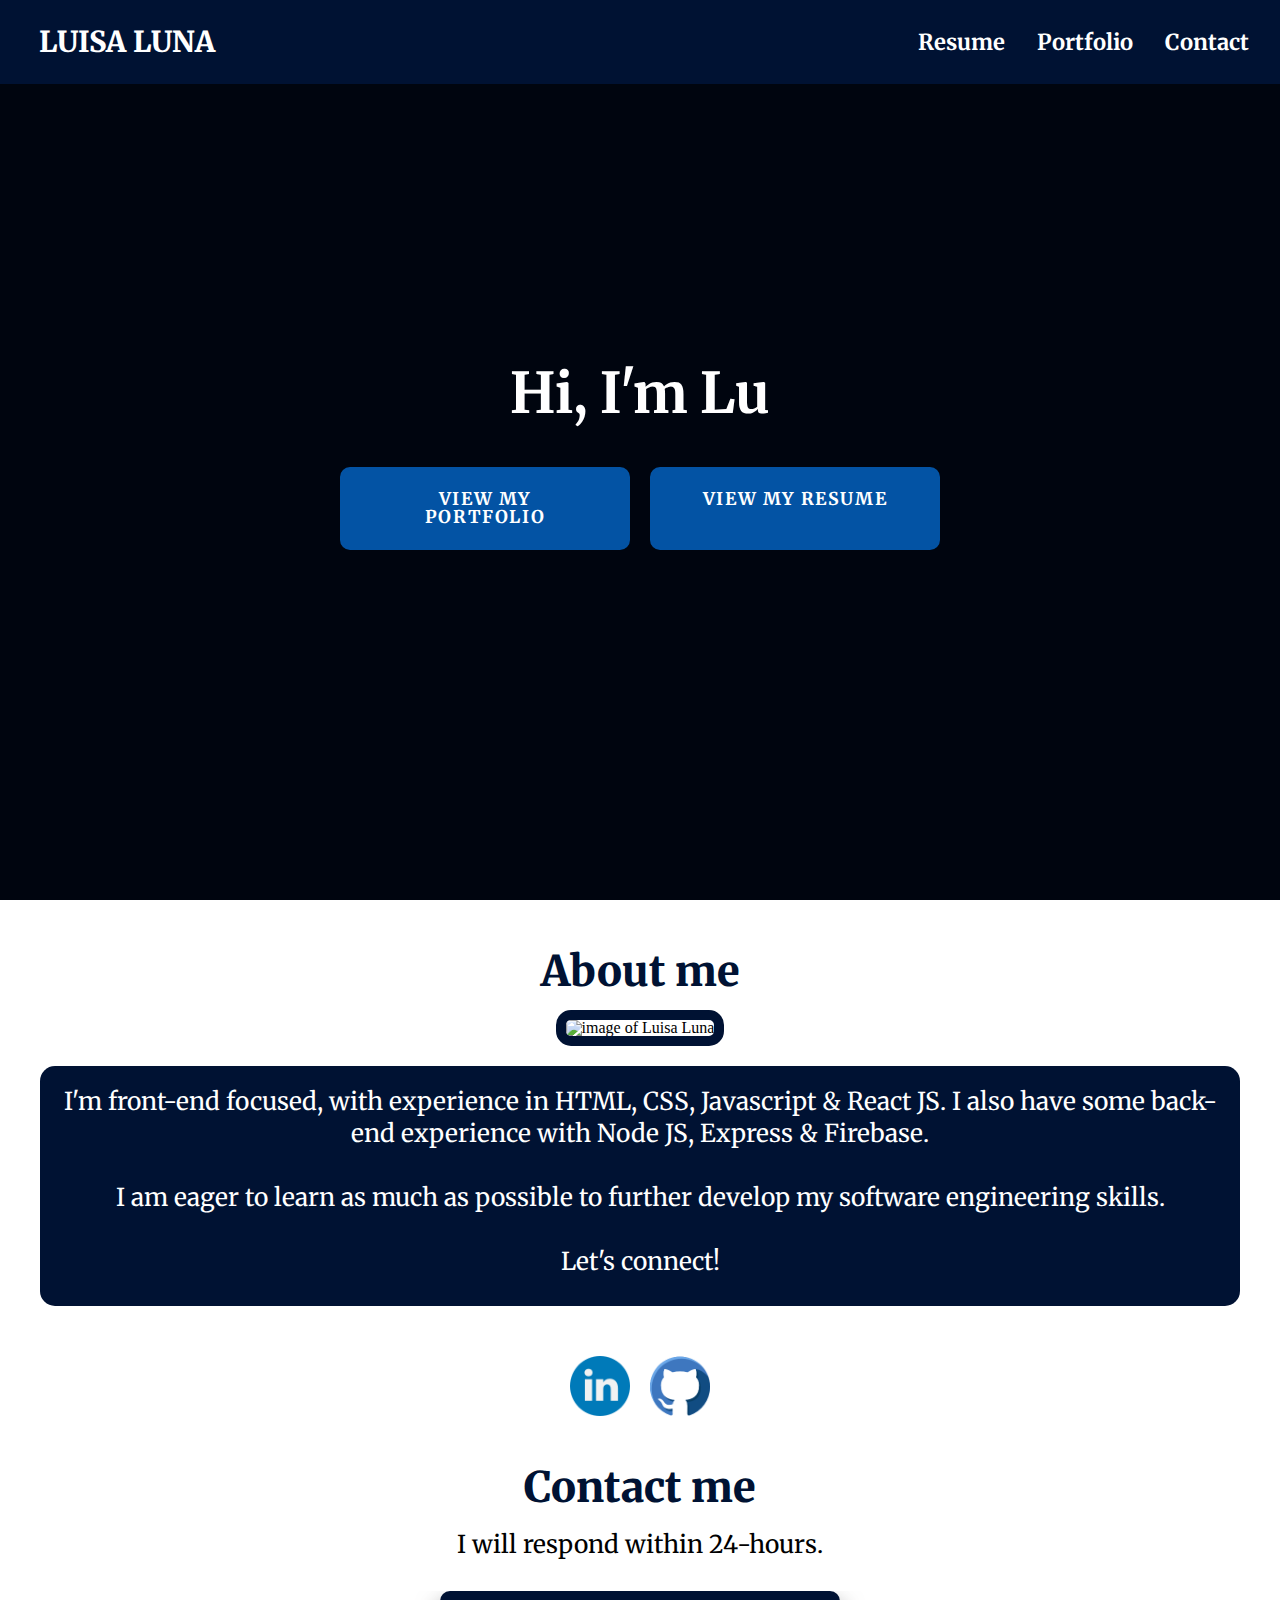
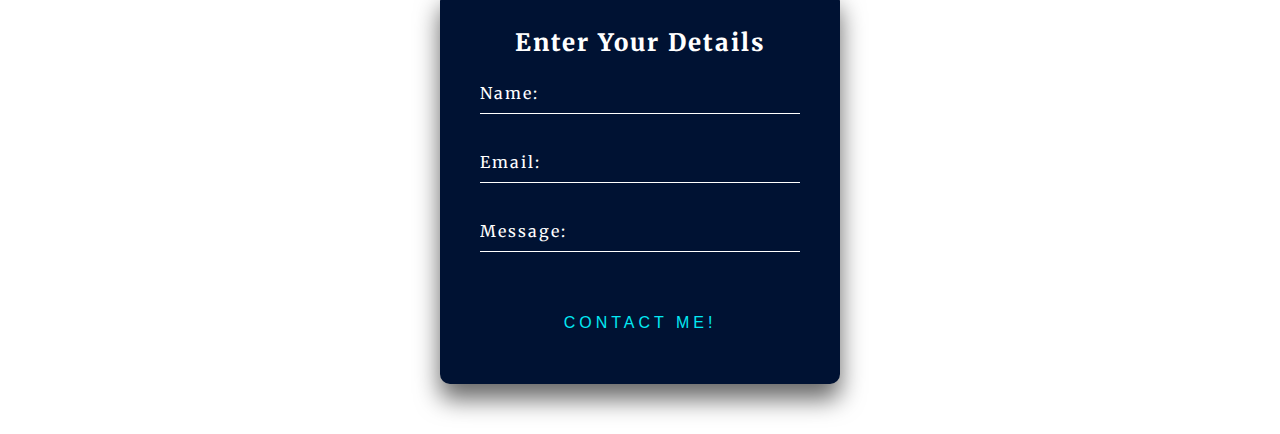
==== commit f01d8efe: "Updates" ====
--- a/index.html
+++ b/index.html
@@ -19,7 +19,7 @@
 <body>
 <header>
     <nav class="navbar">
-<div class="brand-title"><a href="index.html">Luisa Luna</a></div>
+<div class="brand-title"><a href="luisaluna.infinityfreeapp.com">Luisa Luna</a></div>
 <a href="#" class="toggle-button">
     <span class="bar"></span>
     <span class="bar"></span>
@@ -27,7 +27,7 @@
 </a>
 <div class="navbar-links">
   <ul>
-    <li><a href="#">Resume</a></li>
+    <li><a href="Resume-Luisa-Luna.pdf" target="_blank">Resume</a></li>
     <li><a href="portfolio.html">Portfolio</a></li>
     <li><a href="contact.html">Contact</a></li>
   </ul>
@@ -43,14 +43,10 @@
 
         <div class="buttonPosition">
         <a class="button portfolioButton" href="portfolio.html">View My Portfolio</a>
-        <a class="button resumeButton" href="#">View My Resume</a>
+        <a class="button resumeButton" href="Resume-Luisa-Luna.pdf" target="_blank">View My Resume</a>
         </div>
     </div>
 </div>
-
-    <!-- <div class="h2-container">
-    <h2 class="title"></h2> -->
-     <!-- </div> -->
 
      
     <h2 class="aboutMe">About me</h2>    
@@ -61,11 +57,12 @@
         <section id="about">
         <div class="internalContainerLeft">
             <p class="paragraph">
-               I decided to pursue a Computer Science degree and learn to code because I have a passion for solving problems.
+               <!-- I decided to pursue a Computer Science degree and learn to code because I have a passion for solving problems.
                 <br></br>
                 I am a native Spanish speaker, and I also speak English fluently. 
-                <br></br>
-                 I'm front-end focused, with experience in HTML, CSS and Javascript.
+                <br></br> -->
+                I'm front-end focused, with experience in HTML, CSS, Javascript & React JS. I also have some back-end experience with
+                Node JS, Express & Firebase.
             <br></br> I am eager to learn as much as possible to further develop my software engineering skills.
                  <br></br> Let's connect!
                 <!-- Let's connect in <a href="https://www.linkedin.com/in/luisa-luna-0697161a5/" target="_blank" class="link-linkedin">LinkedIn</a>! -->
@@ -137,11 +134,8 @@
         </form>
     </div>
 </div>
-<section>
-    
-</section>
 
-<!-- Trying to see if the push event is going to Hostinger -->
+
     <script src="script.js"></script>
 </body>
 
--- a/app.css
+++ b/app.css
@@ -54,8 +54,9 @@
 } */
 
 * {
-  overflow: hidden;
+overflow: hidden;
 box-sizing: border-box;
+overflow-x: hidden;
 }
 
 body {
@@ -615,6 +616,122 @@
 
 /* Here finishes the code for the Contact page */
 
+/* Below is the code for the Portfolio page: */
+
+.containerH1.portfolio {
+margin-top: 100px;
+margin-bottom: 0;
+display: flex;
+flex-direction: column;
+}
+
+.h1-portfolio {
+  color: #001233;
+}
+
+.title {
+  color: black;
+  font-size: 1.8rem;
+  margin-top: 30px;
+}
+
+#projects {
+background-color: #fff;
+display: flex;
+flex-direction: column;
+align-items: center;
+justify-content: center;
+margin: 0;
+}
+
+.box {
+  background-color: #fff;
+  display: flex;
+  flex-direction: column;
+  align-items: center;
+  justify-content: center;
+  width: 800px;
+  height: 700px;
+  margin: 10px;
+  margin-top: 0;
+  margin-bottom: 0px;
+  padding-bottom: 60px;
+  /* border-radius: 10px; */
+  /* box-shadow: 0px 0px 4px 4px rgba(0, 0, 0, 0.3); */
+  border-bottom: 5px solid #DCDCDC;
+}
+
+.box h2 {
+  font-size: 2.5rem;
+  font-weight: 600;
+  font-family: 'Merriweather', sans-serif;
+  color:#001233;
+}
+
+.description-container {
+display: flex;
+flex-direction: column;
+align-items: center;
+margin-top: 10px;
+margin-bottom: 10px;
+height: 310px;
+width: 85%;
+}
+
+.project-description {
+color: black;
+letter-spacing: .1rem;
+font-family: 'Merriweather', sans-serif;
+font-size: 20px;
+}
+
+.project-image {
+  width:  80%;
+  height: 80%;
+  margin-top: 10px;
+  border: none;
+}
+
+.btn-container {
+  width: 80%;
+  height: 160px;
+  display: flex;
+  align-items: center;
+  margin-bottom: 0;
+}
+
+.btn-container.wordpress {
+  justify-content: center;
+}
+
+.btn-project {
+  font-family: 'Merriweather', sans-serif;
+  text-decoration: none;
+  font-size: 1.2em;
+  background-color: #001233;
+  color: #fff;
+  border: 3px solid #001233;
+  border-radius: 10px;
+  padding: 1em 1.5em;
+  letter-spacing: .1rem;
+  margin: 10px;
+  margin-top: 50px;
+  width: 50%;
+  text-align: center;
+  transition: color 0.2s, border-color 0.2s, box-shadow 0.2s, transform 0.2s;
+}
+
+.btn-project:hover {
+    background-color: #0353a4;
+    color: #fff;
+    box-shadow: 0 0.5em 0.5em -0.4em #333; 
+    border-color:  #0353a4;
+    transform: translateY(-0.25em);
+    cursor: pointer;
+    transition: color 0.2s, border-color 0.2s, box-shadow 0.2s, transform 0.2s;
+}
+/* Here finishes the code for the Portfolio page */
+
 
 /* Below are the media queries for the nav bar */
 @media (max-width: 600px) {
@@ -650,7 +767,7 @@
 
 /* Below are the Media Queries for the rest of the Home page: */
 
-@media (max-width: 850px) {
+@media (max-width: 600px) {
 
   .navbar {
     margin-bottom: 0px;
@@ -709,4 +826,62 @@
 
   .containerH1-contact {
     margin-top: 100px;
-  }+  }
+
+/* Below are the media queries for the Portfolio page: */
+
+.containerH1.portfolio {
+  margin-top: 80px;
+  margin-bottom: 0px;
+  margin-left: 10px;
+  margin-right: 10px;
+}
+
+.containerH1.portfolio h2 {
+  margin-bottom: 0px;
+}
+
+
+.box {
+ width: 100%;
+ height: 750px;
+ margin: 10px;
+ padding-top: 0px;
+ margin-top: 10px;
+ padding: 10px;
+} 
+
+.description-container {
+  width: 100%;
+  height: 400px;
+  padding: 0px;
+}
+
+.description-container.b-c {
+  height:   600px;
+}
+
+.project-description {
+  margin: 10px;
+}
+
+.project-image {
+  width: 100%;
+  height: 50%;
+  margin-left: 30px;
+  margin-right: 30px;
+  margin-top: 0px;
+}
+
+.btn-container {
+  height: 200px;
+  width: 100%;
+  margin-bottom: 20px;
+}
+
+.btn-project {
+  width: 50%;
+  height: 60px;
+  font-size: 1.1rem;
+}
+}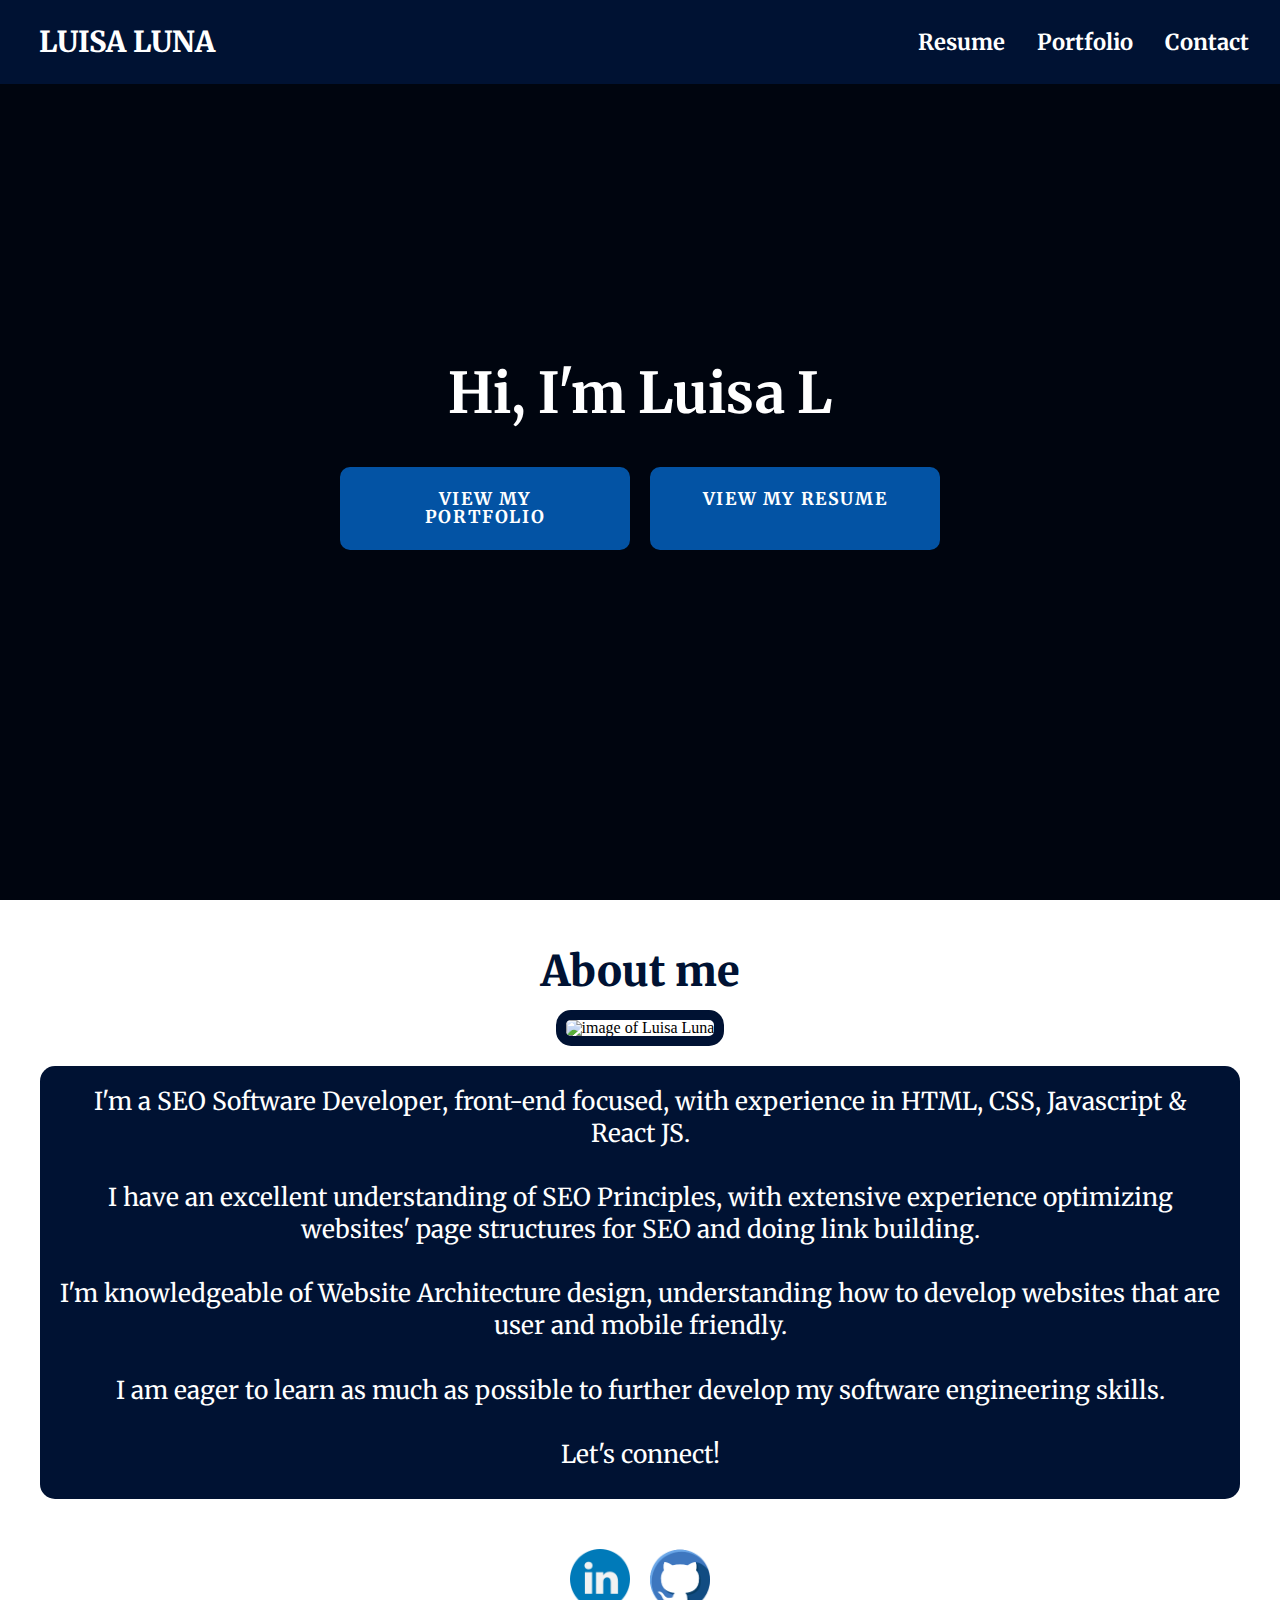
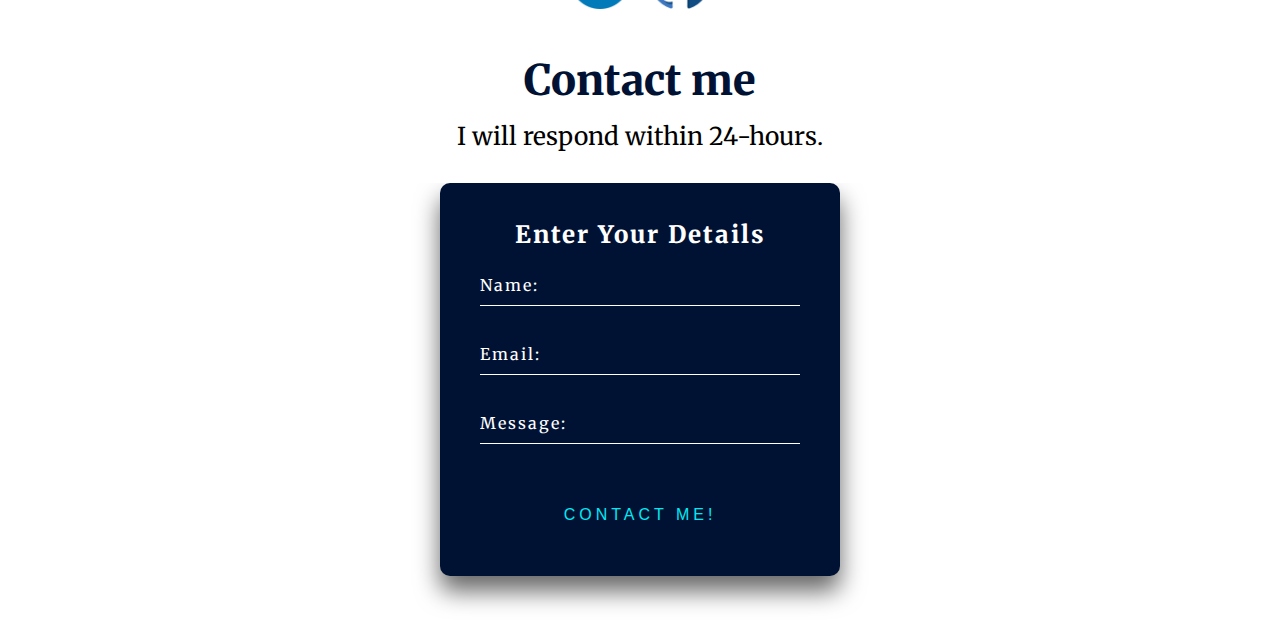
==== commit bc7e645c: "updates" ====
--- a/index.html
+++ b/index.html
@@ -19,7 +19,7 @@
 <body>
 <header>
     <nav class="navbar">
-<div class="brand-title"><a href="luisaluna.infinityfreeapp.com">Luisa Luna</a></div>
+<div class="brand-title"><a href="index.html">Luisa Luna</a></div>
 <a href="#" class="toggle-button">
     <span class="bar"></span>
     <span class="bar"></span>
@@ -61,8 +61,9 @@
                 <br></br>
                 I am a native Spanish speaker, and I also speak English fluently. 
                 <br></br> -->
-                I'm front-end focused, with experience in HTML, CSS, Javascript & React JS. I also have some back-end experience with
-                Node JS, Express & Firebase.
+                I'm a SEO Software Developer, front-end focused, with experience in HTML, CSS, Javascript & React JS. <br></br>
+                I have an excellent understanding of SEO Principles, with extensive experience optimizing websites' page structures for SEO and doing link building.<br></br>
+                I'm knowledgeable of Website Architecture design, understanding how to develop websites that are user and mobile friendly.
             <br></br> I am eager to learn as much as possible to further develop my software engineering skills.
                  <br></br> Let's connect!
                 <!-- Let's connect in <a href="https://www.linkedin.com/in/luisa-luna-0697161a5/" target="_blank" class="link-linkedin">LinkedIn</a>! -->
